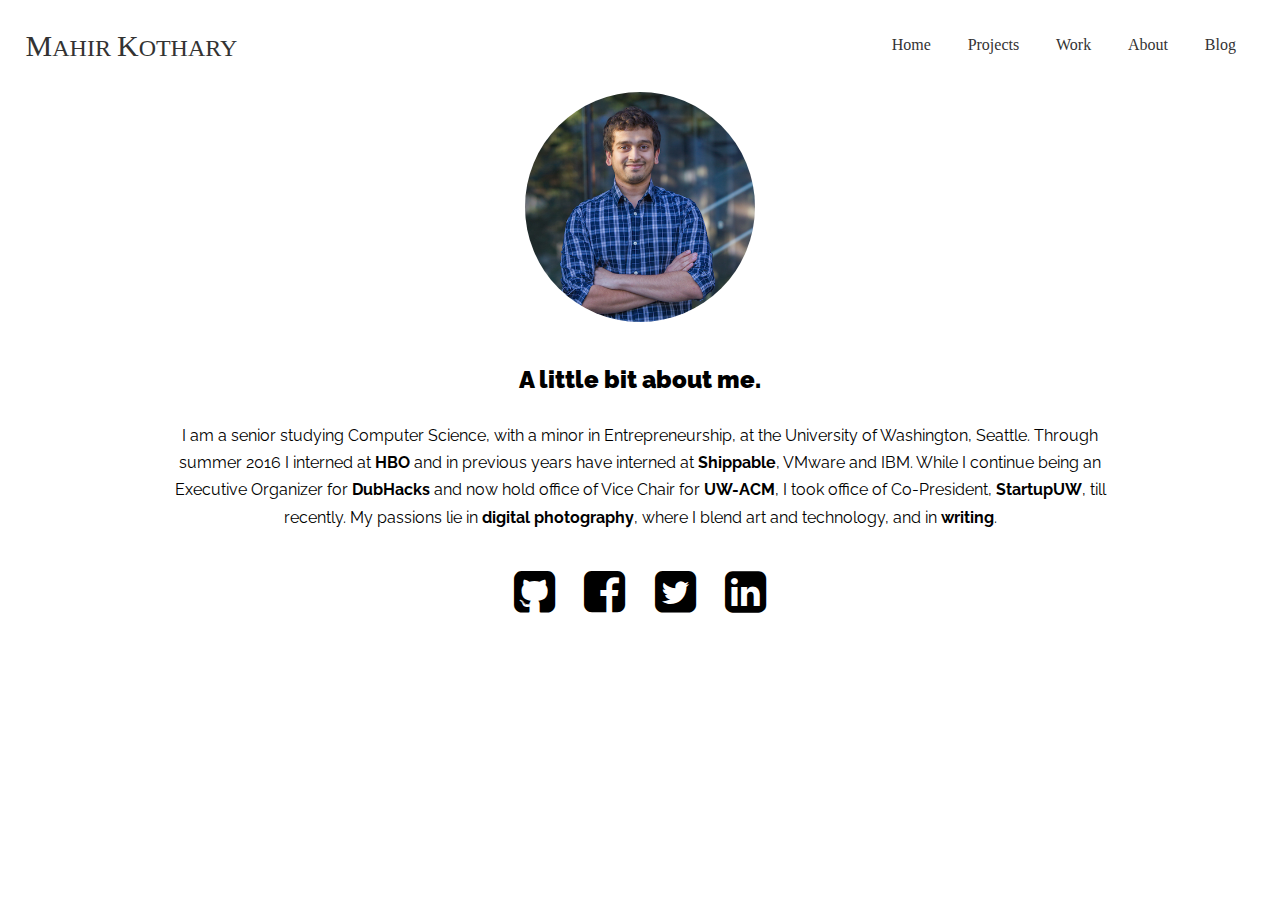
==== index.html @ c6f0646f "add writing link" ====
<!doctype html>
<html>
  <head>
    <meta charset="utf-8">
    <meta http-equiv="X-UA-Compatible" content="chrome=1">
    <title>Mahir Kothary</title>
    <link rel="stylesheet" href="stylesheets/main.css">
    <script src="https://ajax.googleapis.com/ajax/libs/jquery/1.7.1/jquery.min.js"></script>
    <link href='http://fonts.googleapis.com/css?family=Raleway' rel='stylesheet' type='text/css'>
    <link rel="icon" href="images/transparent.png">
      <link rel="stylesheet" type="text/css" href="stylesheets/font-awesome-4.2.0/css/font-awesome.css">
    <script src="javascripts/respond.js"></script>
    <!--[if lt IE 9]>
      <script src="//html5shiv.googlecode.com/svn/trunk/html5.js"></script>
    <![endif]-->
    <!--[if lt IE 8]>
    <link rel="stylesheet" href="stylesheets/ie.css">
    <![endif]-->
    <meta name="viewport" content="width=device-width, initial-scale=1, user-scalable=no">

  </head>
  <body>
      <div id="menu">
        <h1><b>M</b>AHIR <b>K</b>OTHARY</h1>
        <ul>
            <a href="/"><li>Home</li></a>
            <a href="/projects/"><li>Projects</li></a>
            <a href="/work/"><li>Work</li></a>
            <a href="/about/"><li>About</li></a>
            <a href="/blog/"><li>Blog</li></a>
        </ul>
      </div>
       <div id="topper">
          <div id="top">
            <img src="images/mahir.jpg"/>
          </div>
	        <div id="bio">
            <h2>A little bit about me.</h2>
            <p>
              I am a senior studying Computer Science, with a minor in Entrepreneurship, at the University of Washington, Seattle. Through summer 2016 I interned at <a href="http://play.hbogo.com">HBO</a> and in previous years have interned at <a href="http://shippable.com" target="_blank">Shippable</a>, VMware and IBM. While I continue being an Executive Organizer for <a href="https://dubhacks.co" target="_blank">DubHacks</a> and now hold office of Vice Chair for  <a href="https://www.cs.washington.edu/acm/" target="_blank">UW-ACM</a>, I took office of Co-President, <a href="http://startupuw.com">StartupUW</a>, till recently.
              My passions lie in <a href="/photography" target="_blank">digital photography</a>, where I blend art and technology, and in <a href="https://medium.com/mahirk" target="_blank" >writing</a>.
            </p>
          </div>

            <div id="links">
                <a href="http://github.com/mahirk" onclick="ga('send', 'event', 'social', 'click', 'Git')" target="_git"><i type="git" class="fa fa-3x fa-github-square" ></i></a>
                <a href="http://facebook.com/mahir.kothary"  onclick="ga('send', 'event', 'social', 'click', 'FB')" target="_fb"><i type="fb" class="fa fa-3x fa-facebook-square"></i></a>
                <a href="http://twitter.com/mahirk95" onclick="ga('send', 'event', 'social', 'click', 'twit')" target="_twit"><i type="twit" class="fa fa-3x fa-twitter-square"></i></a>
                <a href="http://linkedin.com/in/mahirkothary/" onclick="ga('send', 'event', 'social', 'click', 'linked')" target="_linked"><i type="linkedin" class="fa fa-3x fa-linkedin-square" onclick=""></i></a>
            </div>


       </div>

       <!--script>
  (function(i,s,o,g,r,a,m){i['GoogleAnalyticsObject']=r;i[r]=i[r]||function(){
  (i[r].q=i[r].q||[]).push(arguments)},i[r].l=1*new Date();a=s.createElement(o),
  m=s.getElementsByTagName(o)[0];a.async=1;a.src=g;m.parentNode.insertBefore(a,m)
  })(window,document,'script','//www.google-analytics.com/analytics.js','ga');

        ga('create', 'UA-49776246-1', 'auto');
        ga('send', 'pageview');
      </script-->

</script>


  </body>
</html>
---- stylesheets/main.css ----
body {
    width: 100%;
    font-family: 'Raleway', calibri;
    background: #fff;
    overflow-x:hidden;
    margin: 0;
    height:100%;
    background-color:rgba(0, 0, 0,0);
}

@media only screen and (min-width : 320px) and (max-width : 768px) {

  #menu h1 {
    display: block!important;
    text-align: center;
  }
  #menu {
    display: block!important;
  }
  #menu ul {
    width: 100%!important;
    -webkit-padding-start: 0px!important;
    justify-content: center!important;
  }

  #projectData {
    display: none!important;
  }

  #mobileData {
    display: block!important;
  }

  .companyImg {
    display: none!important;
  }

  #workDetails > p {
    width: 90%!important;
    text-align: left!important;
  }

  #workBox {
    width:90%!important;
  }
}
/*************
Top
**************/

#menu {
  margin: 1% 2%;
  display: flex;
  justify-content: space-between;
  font-family: 'Avenir Next';
}

#menu ul {
  display: inline-flex;
  list-style-type: none;
  justify-content: flex-end;
  width: 50%;
}

#menu ul a {
  margin: auto 3%;
  text-decoration: none;
  color: #333;
  border-bottom: 2px solid transparent;
  transition: all ease-in-out 0.5s;
}

#menu ul a:hover {
  border-color: #333;
}

#menu ul a:visited {
  color: #333;
}

#menu h1 {
  color: #333333;
  font-size: 24px;
  font-weight: 400;
  display: inline;
}

#menu h1 b {
  font-size: 30px;
  font-weight: 400;
}

#top {
  text-align: center;
}

#top img {
  border-radius: 50%;
  width: 18%;
}


#bio {
  text-align: center;
  margin: 3% 13%;
}

#bio h2 {
  font-weight: 900;
}

#bio p {
  line-height: 1.7;
  margin-top: 3%;
}

#bio p a {
  text-decoration: none;
  color: #000;
  border-bottom: 2px solid transparent;
  transition: all ease-in-out 0.5s;
  font-weight: bold;
}

#bio p a:hover {
  border-color: #333;
}

#links {
  text-align: center;
}

#links a {
  margin: auto 1%;
  color: #000;
}

.fa-th-large{
  font: normal normal normal 32px/1 FontAwesome!important;
}

.fa {
  transition: all ease-in-out 0.5s;
}

[type="git"]:hover{
    color: #333;
    cursor:pointer;
}

[type="fb"]:hover{
    color: #3B5999;
    cursor:pointer;
}

[type="twit"]:hover{
    color: #55ACEE;
    cursor:pointer;
}

[type="linkedin"]:hover{
    color: #4875B4;
    cursor:pointer;
}

.fa-heart{
  color: #C0392B;
  font-size: 30px;
}

/******************************
Subpages CSS
******************************/

#projectshead h1,
#workhead h1,
#abouthead h1 {
  width: 100%;
  text-align:center;
  -webkit-margin-before: 0;
  -webkit-margin-after: 0.5em;
  padding-top: 0.2em;
  font-weight: normal;
}

/******************************************
Projects
******************************************/

#projects > div {
  display: inline-block;
  margin: 3%;
}

#pjmain{
  width: 100%;
  text-align:center;
}

#mobileData {
  display: none;
}


#projectData {
  border: 2px solid #909090;
  border-radius: 4px;
  margin: 1% auto;
  width: 55%;
  height: 150px;
}

#projectData > div {
  display: inline-block;
  overflow-y: scroll;
  font-family: Avenir Next;
}

#projectImg {
  background: #EDEDED;
  width: 150px;
  border-right: 1px solid #909090;
  height: 100%;
  background-size: cover;
}

#projectDetails {
  height: 100%;
  margin-left: 2%;
  word-wrap: normal;
  width: 70%;
}

#projectDetails > tag:hover {
  font-weight: normal;
  border: 1px dashed #000;
}

#projectDetails > div {
  line-height: 1.5;
  margin-bottom: 15px;
}

#projectDetails a {
  color: #4A90E2;
  text-decoration: none;
}

#projectDetails > h3 {
  margin-top: 0.5em;
}

.block {
  margin: 3%;
  text-align:center;
  display: inline-block;
  color: #000;
  vertical-align: top;
  cursor: pointer;
}
.block img {
  height: 80%;
  -webkit-border-radius:30%;
  -moz-border-radius: 30%;
  -o-border-radius: 30%;
}


/*************************************************
Tags
*************************************************/

tag {
    display: inline-block;
    -webkit-border-radius:4px;
    -moz-border-radius: 4px;
    -o-border-radius: 4px;
    padding: 5px 8px 5px 8px;
    margin: 8px;
    color: #fff;
    width: auto;
    background-color: #333;
    border: 1px dashed #000;
}

tag:hover {
  font-weight: bold;
  padding: inherit 7px;
  border: 1px solid #000;
}

#projects tag:hover {
  font-weight: normal;
  border: 1px dashed #000;
}

#pjmain tag{
    cursor:pointer;
}

tag[data-filter = "paper"] {
    background-color: #27AE60;
}

tag[data-filter = "app"] {
    background-color: #E67E22;
}

tag[data-filter = "web"] {
    background-color: #C0392B;
}

tag[data-filter = "hardware"] {
    background-color: #3498DB;
}

tag[data-filter = "software"] {
    background-color: #DF0101;
}

tag[data-filter = "fp"] {
    background-color: #34495E;
}



/******************************************
Work
******************************************/

#workBox {
  margin: 5% auto;
  width:70%;
  background: #FFFFFF;
  border: 1px solid #909090;
  height: 450px;
  border-radius: 3px;
}

#workBox > div {
  display: inline-block;
  overflow-y: scroll;
  font-family: Avenir Next;
}

#workList {
  background: #EDEDED;
  width: 35%;
  border-right: 1px solid #909090;
  height: 100%;
}

.companyImg {
  width: 30%;
  float: right;
  margin: 3%;
}

#workDetails {
  height: 100%;
  width: 62%;
  float: right;
}

#workDetails h2 {
  display: inline-block;
}

#workList > div {
  background: #FFFFFF;
  border: 1px solid #979797;
  margin: 2%;
  width: 90%;
  border-radius: 3px;
  padding: 2%;
  cursor: pointer;
}

#workList em {
  font-weight: 300;
}

#workDetails .title {
  font-family: Avenir Next;
  font-style: italic;
  font-weight: 600;
}

#workDetails > div {
  font-family: Avenir Next;
  font-style: italic;
  font-weight: 300;
}

#workDetails > p {
  margin-right: 5%;
  width: 60%;
  text-align: justify;
}

/******************************************
Footer
******************************************/

#footer {
  width: 100%;
  background: #333;
  display: flex;
  justify-content: space-between;;
  bottom: -10px;
  padding: 2% 0;
}

#footer > div {
  margin: 0 2%;
  text-align: left;
}

#footer #links a {
  color: #fff;
}

#footer #links {
  width: 50%;
}
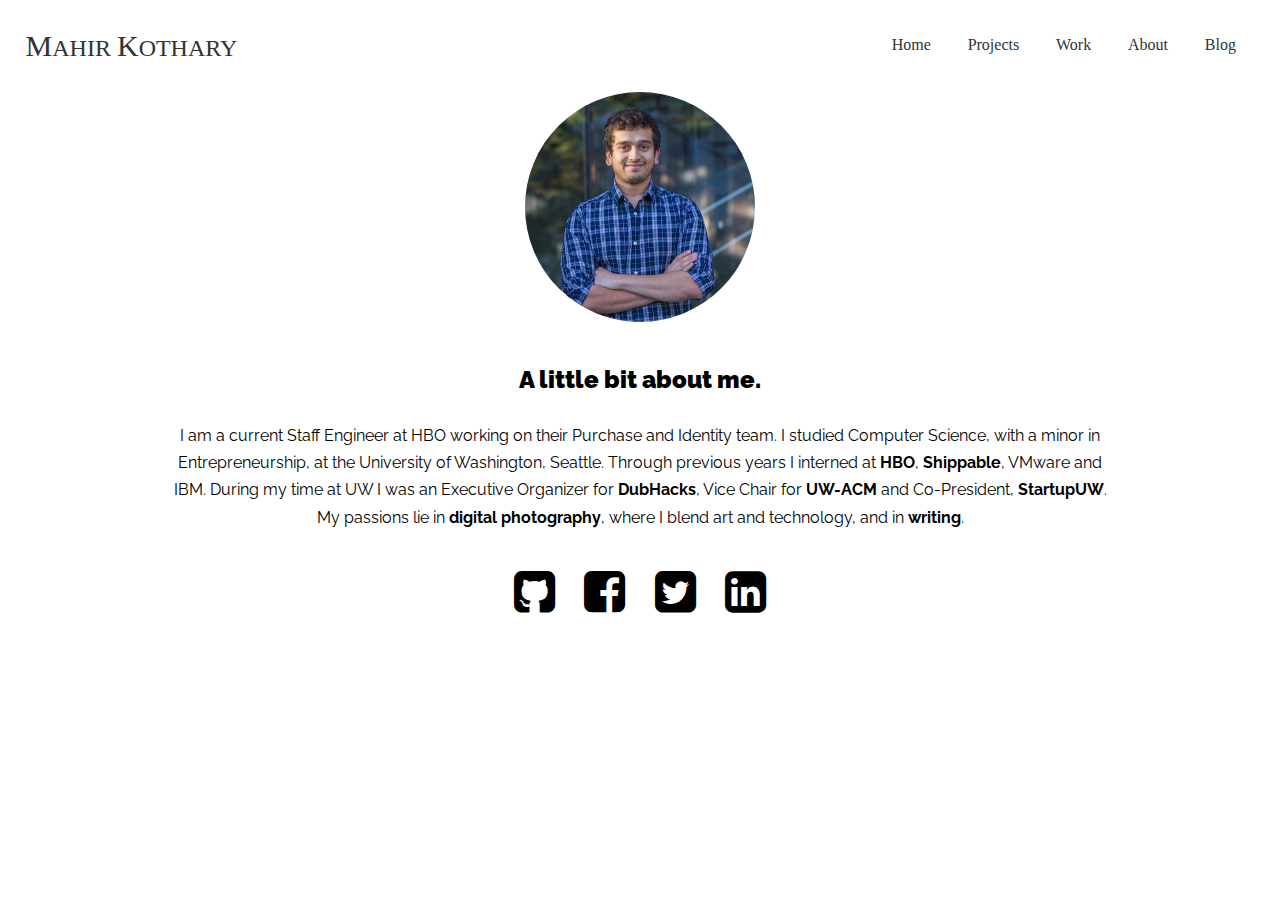
==== commit 605c7f92: "minor pdates" ====
--- a/index.html
+++ b/index.html
@@ -4,10 +4,10 @@
     <meta charset="utf-8">
     <meta http-equiv="X-UA-Compatible" content="chrome=1">
     <title>Mahir Kothary</title>
-    <link rel="stylesheet" href="stylesheets/main.css">
     <script src="https://ajax.googleapis.com/ajax/libs/jquery/1.7.1/jquery.min.js"></script>
     <link href='http://fonts.googleapis.com/css?family=Raleway' rel='stylesheet' type='text/css'>
     <link rel="icon" href="images/transparent.png">
+    <link rel="stylesheet" href="stylesheets/main.css">
       <link rel="stylesheet" type="text/css" href="stylesheets/font-awesome-4.2.0/css/font-awesome.css">
     <script src="javascripts/respond.js"></script>
     <!--[if lt IE 9]>
@@ -37,7 +37,7 @@
 	        <div id="bio">
             <h2>A little bit about me.</h2>
             <p>
-              I am a senior studying Computer Science, with a minor in Entrepreneurship, at the University of Washington, Seattle. Through summer 2016 I interned at <a href="http://play.hbogo.com">HBO</a> and in previous years have interned at <a href="http://shippable.com" target="_blank">Shippable</a>, VMware and IBM. While I continue being an Executive Organizer for <a href="https://dubhacks.co" target="_blank">DubHacks</a> and now hold office of Vice Chair for  <a href="https://www.cs.washington.edu/acm/" target="_blank">UW-ACM</a>, I took office of Co-President, <a href="http://startupuw.com">StartupUW</a>, till recently.
+              I am a current Staff Engineer at HBO working on their Purchase and Identity team. I studied Computer Science, with a minor in Entrepreneurship, at the University of Washington, Seattle. Through previous years I interned at <a href="http://play.hbogo.com">HBO</a>, <a href="http://shippable.com" target="_blank">Shippable</a>, VMware and IBM. During my time at UW I was an Executive Organizer for <a href="https://dubhacks.co" target="_blank">DubHacks</a>, Vice Chair for  <a href="https://www.cs.washington.edu/acm/" target="_blank">UW-ACM</a> and Co-President, <a href="http://startupuw.com">StartupUW</a>.
               My passions lie in <a href="/photography" target="_blank">digital photography</a>, where I blend art and technology, and in <a href="https://medium.com/mahirk" target="_blank" >writing</a>.
             </p>
           </div>
--- a/stylesheets/main.css
+++ b/stylesheets/main.css
@@ -60,6 +60,10 @@
   list-style-type: none;
   justify-content: flex-end;
   width: 50%;
+}
+
+#menu a {
+  text-decoration: none;
 }
 
 #menu ul a {
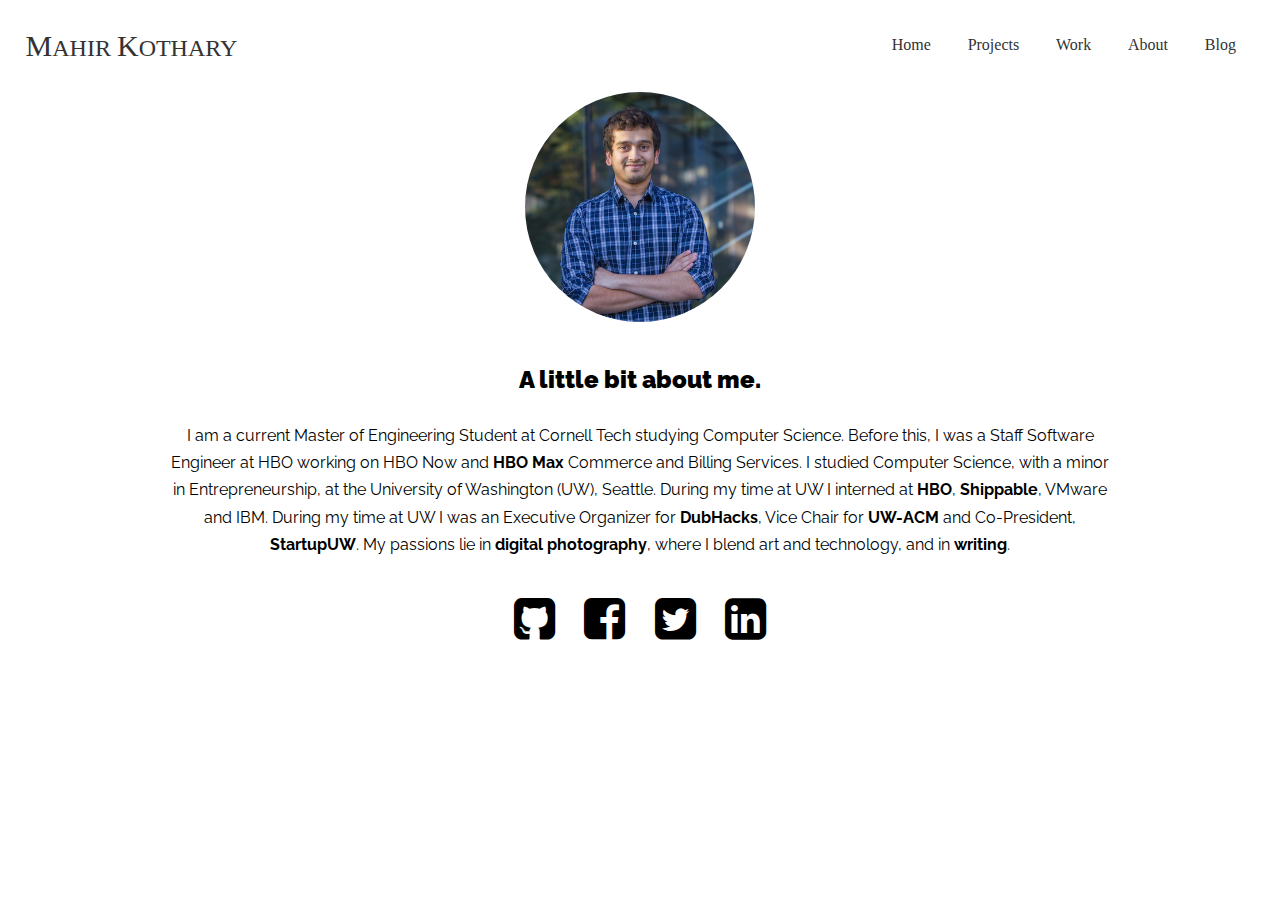
==== commit 2bfd1d08: "Update index.html" ====
--- a/index.html
+++ b/index.html
@@ -37,7 +37,7 @@
 	        <div id="bio">
             <h2>A little bit about me.</h2>
             <p>
-              I am a current Staff Engineer at HBO working on their Purchase and Identity team. I studied Computer Science, with a minor in Entrepreneurship, at the University of Washington, Seattle. Through previous years I interned at <a href="http://play.hbogo.com">HBO</a>, <a href="http://shippable.com" target="_blank">Shippable</a>, VMware and IBM. During my time at UW I was an Executive Organizer for <a href="https://dubhacks.co" target="_blank">DubHacks</a>, Vice Chair for  <a href="https://www.cs.washington.edu/acm/" target="_blank">UW-ACM</a> and Co-President, <a href="http://startupuw.com">StartupUW</a>.
+	      I am a current Master of Engineering Student at Cornell Tech studying Computer Science. Before this, I was a Staff Software Engineer at HBO working on HBO Now and <a href="https://hbomax.com" target="_blank">HBO Max</a> Commerce and Billing Services. I studied Computer Science, with a minor in Entrepreneurship, at the University of Washington (UW), Seattle. During my time at UW I interned at <a href="https://hbo.com">HBO</a>, <a href="http://shippable.com" target="_blank">Shippable</a>, VMware and IBM. During my time at UW I was an Executive Organizer for <a href="https://dubhacks.co" target="_blank">DubHacks</a>, Vice Chair for  <a href="https://www.cs.washington.edu/acm/" target="_blank">UW-ACM</a> and Co-President, <a href="https://startupuw.com">StartupUW</a>.
               My passions lie in <a href="/photography" target="_blank">digital photography</a>, where I blend art and technology, and in <a href="https://medium.com/mahirk" target="_blank" >writing</a>.
             </p>
           </div>
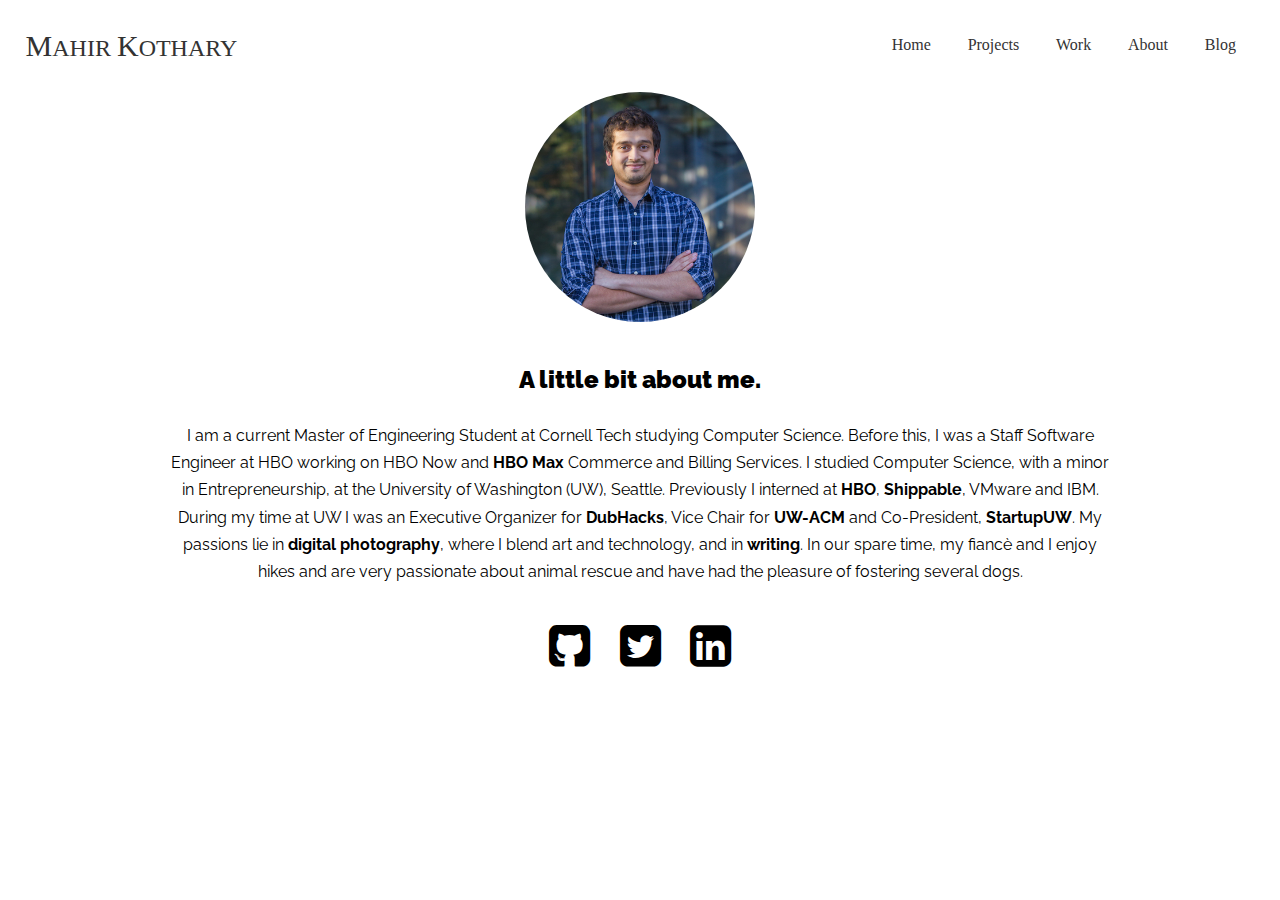
==== commit 5531b07c: "remove tracking, update pictures" ====
--- a/index.html
+++ b/index.html
@@ -4,6 +4,15 @@
     <meta charset="utf-8">
     <meta http-equiv="X-UA-Compatible" content="chrome=1">
     <title>Mahir Kothary</title>
+    <!-- Global site tag (gtag.js) - Google Analytics -->
+<script async src="https://www.googletagmanager.com/gtag/js?id=UA-215674654-1"></script>
+<script>
+  window.dataLayer = window.dataLayer || [];
+  function gtag(){dataLayer.push(arguments);}
+  gtag('js', new Date());
+
+  gtag('config', 'UA-215674654-1');
+</script>
     <script src="https://ajax.googleapis.com/ajax/libs/jquery/1.7.1/jquery.min.js"></script>
     <link href='http://fonts.googleapis.com/css?family=Raleway' rel='stylesheet' type='text/css'>
     <link rel="icon" href="images/transparent.png">
@@ -37,30 +46,19 @@
 	        <div id="bio">
             <h2>A little bit about me.</h2>
             <p>
-	      I am a current Master of Engineering Student at Cornell Tech studying Computer Science. Before this, I was a Staff Software Engineer at HBO working on HBO Now and <a href="https://hbomax.com" target="_blank">HBO Max</a> Commerce and Billing Services. I studied Computer Science, with a minor in Entrepreneurship, at the University of Washington (UW), Seattle. During my time at UW I interned at <a href="https://hbo.com">HBO</a>, <a href="http://shippable.com" target="_blank">Shippable</a>, VMware and IBM. During my time at UW I was an Executive Organizer for <a href="https://dubhacks.co" target="_blank">DubHacks</a>, Vice Chair for  <a href="https://www.cs.washington.edu/acm/" target="_blank">UW-ACM</a> and Co-President, <a href="https://startupuw.com">StartupUW</a>.
-              My passions lie in <a href="/photography" target="_blank">digital photography</a>, where I blend art and technology, and in <a href="https://medium.com/mahirk" target="_blank" >writing</a>.
+	      I am a current Master of Engineering Student at Cornell Tech studying Computer Science. Before this, I was a Staff Software Engineer at HBO working on HBO Now and <a href="https://hbomax.com" target="_blank">HBO Max</a> Commerce and Billing Services. I studied Computer Science, with a minor in Entrepreneurship, at the University of Washington (UW), Seattle. Previously I interned at <a href="https://hbo.com">HBO</a>, <a href="http://shippable.com" target="_blank">Shippable</a>, VMware and IBM. During my time at UW I was an Executive Organizer for <a href="https://dubhacks.co" target="_blank">DubHacks</a>, Vice Chair for  <a href="https://www.cs.washington.edu/acm/" target="_blank">UW-ACM</a> and Co-President, <a href="https://startupuw.com">StartupUW</a>.
+              My passions lie in <a href="/photography" target="_blank">digital photography</a>, where I blend art and technology, and in <a href="https://medium.com/mahirk" target="_blank" >writing</a>. In our spare time, my fiancè and I enjoy hikes and are very passionate about animal rescue and have had the pleasure of fostering several dogs.
             </p>
           </div>
 
             <div id="links">
-                <a href="http://github.com/mahirk" onclick="ga('send', 'event', 'social', 'click', 'Git')" target="_git"><i type="git" class="fa fa-3x fa-github-square" ></i></a>
-                <a href="http://facebook.com/mahir.kothary"  onclick="ga('send', 'event', 'social', 'click', 'FB')" target="_fb"><i type="fb" class="fa fa-3x fa-facebook-square"></i></a>
-                <a href="http://twitter.com/mahirk95" onclick="ga('send', 'event', 'social', 'click', 'twit')" target="_twit"><i type="twit" class="fa fa-3x fa-twitter-square"></i></a>
-                <a href="http://linkedin.com/in/mahirkothary/" onclick="ga('send', 'event', 'social', 'click', 'linked')" target="_linked"><i type="linkedin" class="fa fa-3x fa-linkedin-square" onclick=""></i></a>
+                <a href="http://github.com/mahirk"  target="_git"><i type="git" class="fa fa-3x fa-github-square" ></i></a>
+                <a href="http://twitter.com/mahirk95"  target="_twit"><i type="twit" class="fa fa-3x fa-twitter-square"></i></a>
+                <a href="http://linkedin.com/in/mahirkothary/"  target="_linked"><i type="linkedin" class="fa fa-3x fa-linkedin-square" onclick=""></i></a>
             </div>
 
 
        </div>
-
-       <!--script>
-  (function(i,s,o,g,r,a,m){i['GoogleAnalyticsObject']=r;i[r]=i[r]||function(){
-  (i[r].q=i[r].q||[]).push(arguments)},i[r].l=1*new Date();a=s.createElement(o),
-  m=s.getElementsByTagName(o)[0];a.async=1;a.src=g;m.parentNode.insertBefore(a,m)
-  })(window,document,'script','//www.google-analytics.com/analytics.js','ga');
-
-        ga('create', 'UA-49776246-1', 'auto');
-        ga('send', 'pageview');
-      </script-->
 
 </script>
 
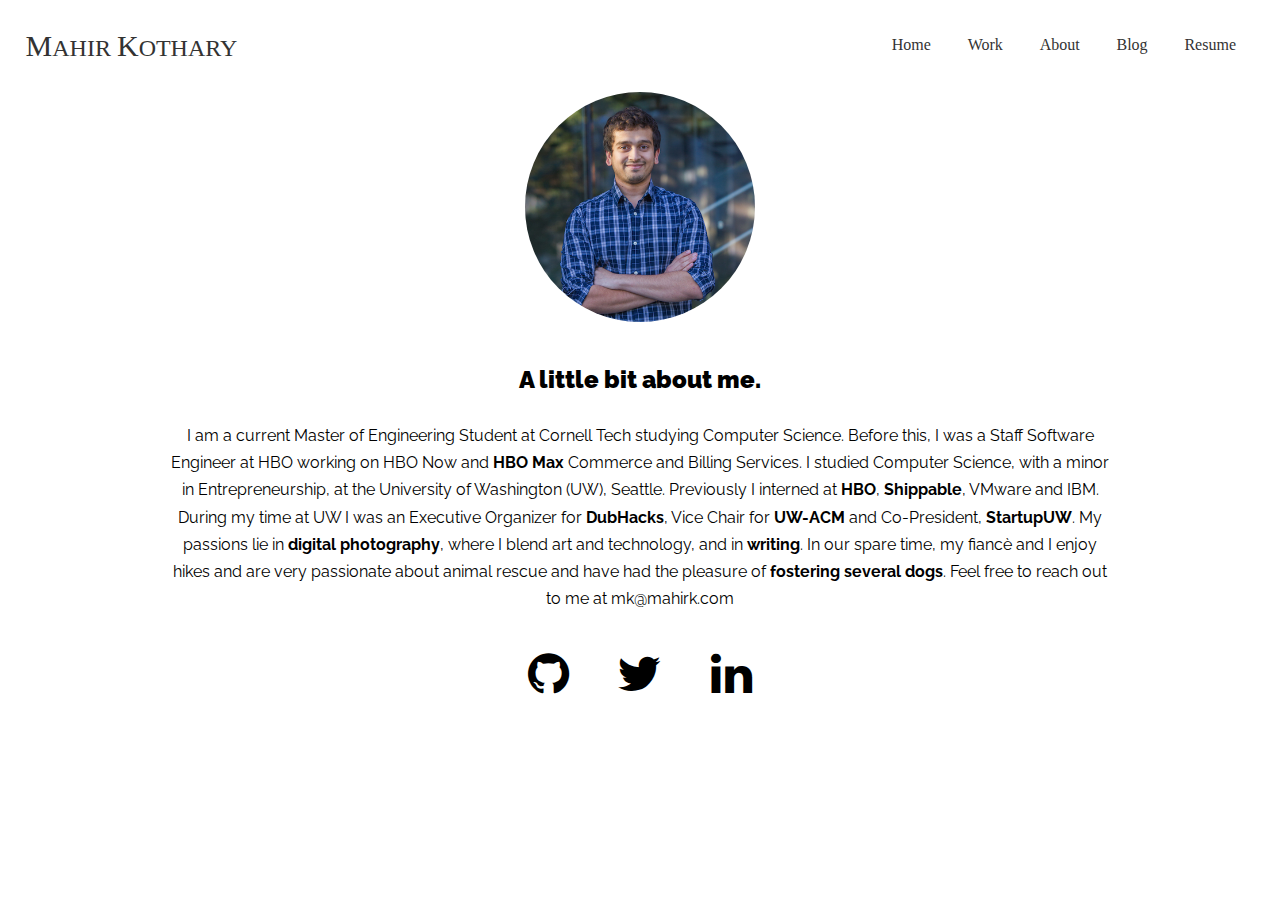
==== commit 7217606b: "major website changes" ====
--- a/index.html
+++ b/index.html
@@ -4,15 +4,6 @@
     <meta charset="utf-8">
     <meta http-equiv="X-UA-Compatible" content="chrome=1">
     <title>Mahir Kothary</title>
-    <!-- Global site tag (gtag.js) - Google Analytics -->
-<script async src="https://www.googletagmanager.com/gtag/js?id=UA-215674654-1"></script>
-<script>
-  window.dataLayer = window.dataLayer || [];
-  function gtag(){dataLayer.push(arguments);}
-  gtag('js', new Date());
-
-  gtag('config', 'UA-215674654-1');
-</script>
     <script src="https://ajax.googleapis.com/ajax/libs/jquery/1.7.1/jquery.min.js"></script>
     <link href='http://fonts.googleapis.com/css?family=Raleway' rel='stylesheet' type='text/css'>
     <link rel="icon" href="images/transparent.png">
@@ -33,10 +24,10 @@
         <h1><b>M</b>AHIR <b>K</b>OTHARY</h1>
         <ul>
             <a href="/"><li>Home</li></a>
-            <a href="/projects/"><li>Projects</li></a>
             <a href="/work/"><li>Work</li></a>
             <a href="/about/"><li>About</li></a>
-            <a href="/blog/"><li>Blog</li></a>
+            <a href="/blog/" target="_blog"><li>Blog</li></a>
+            <a href="/resume/" target="_resume"><li>Resume</li></a>
         </ul>
       </div>
        <div id="topper">
@@ -47,14 +38,14 @@
             <h2>A little bit about me.</h2>
             <p>
 	      I am a current Master of Engineering Student at Cornell Tech studying Computer Science. Before this, I was a Staff Software Engineer at HBO working on HBO Now and <a href="https://hbomax.com" target="_blank">HBO Max</a> Commerce and Billing Services. I studied Computer Science, with a minor in Entrepreneurship, at the University of Washington (UW), Seattle. Previously I interned at <a href="https://hbo.com">HBO</a>, <a href="http://shippable.com" target="_blank">Shippable</a>, VMware and IBM. During my time at UW I was an Executive Organizer for <a href="https://dubhacks.co" target="_blank">DubHacks</a>, Vice Chair for  <a href="https://www.cs.washington.edu/acm/" target="_blank">UW-ACM</a> and Co-President, <a href="https://startupuw.com">StartupUW</a>.
-              My passions lie in <a href="/photography" target="_blank">digital photography</a>, where I blend art and technology, and in <a href="https://medium.com/mahirk" target="_blank" >writing</a>. In our spare time, my fiancè and I enjoy hikes and are very passionate about animal rescue and have had the pleasure of fostering several dogs.
+              My passions lie in <a href="/photography" target="_blank">digital photography</a>, where I blend art and technology, and in <a href="https://medium.com/mahirk" target="_blank" >writing</a>. In our spare time, my fiancè and I enjoy hikes and are very passionate about animal rescue and have had the pleasure of <a href="/adventures">fostering several dogs</a>. Feel free to reach out to me at mk@mahirk.com
             </p>
           </div>
 
             <div id="links">
-                <a href="http://github.com/mahirk"  target="_git"><i type="git" class="fa fa-3x fa-github-square" ></i></a>
-                <a href="http://twitter.com/mahirk95"  target="_twit"><i type="twit" class="fa fa-3x fa-twitter-square"></i></a>
-                <a href="http://linkedin.com/in/mahirkothary/"  target="_linked"><i type="linkedin" class="fa fa-3x fa-linkedin-square" onclick=""></i></a>
+                <a href="http://github.com/mahirk"  target="_git"><i type="git" class="fa fa-3x fa-github fa-fw" ></i></a>
+                <a href="http://twitter.com/mahirk95"  target="_twit"><i type="twit" class="fa fa-3x fa-twitter fa-fw"></i></a>
+                <a href="http://linkedin.com/in/mahirkothary/"  target="_linked"><i type="linkedin" class="fa fa-3x fa-linkedin fa-fw" onclick=""></i></a>
             </div>
 
 
--- a/stylesheets/main.css
+++ b/stylesheets/main.css
@@ -137,6 +137,23 @@
 #links a {
   margin: auto 1%;
   color: #000;
+  text-decoration: none;
+}
+
+#links a:link {
+  text-decoration: none;
+}
+
+#links a:visited {
+  text-decoration: none;
+}
+
+#links a:hover {
+  text-decoration: underline;
+}
+
+#links a:active {
+  text-decoration: underline;
 }
 
 .fa-th-large{
@@ -427,3 +444,32 @@
 #footer #links {
   width: 50%;
 }
+
+/***************
+GALLERY
+****************/
+
+.gallery_container {
+    display: flex;
+    align-items: center;
+    justify-content: space-around;
+    flex-wrap: wrap;
+}
+
+div.gallery {
+    height: 50vh;
+    flex-grow: 1;
+}
+
+
+div.gallery img {
+    max-height: 100%;
+    min-width: 100%;
+    vertical-align: bottom;
+    object-fit: cover;
+}
+
+div.desc {
+  padding: 15px;
+  text-align: center;
+}
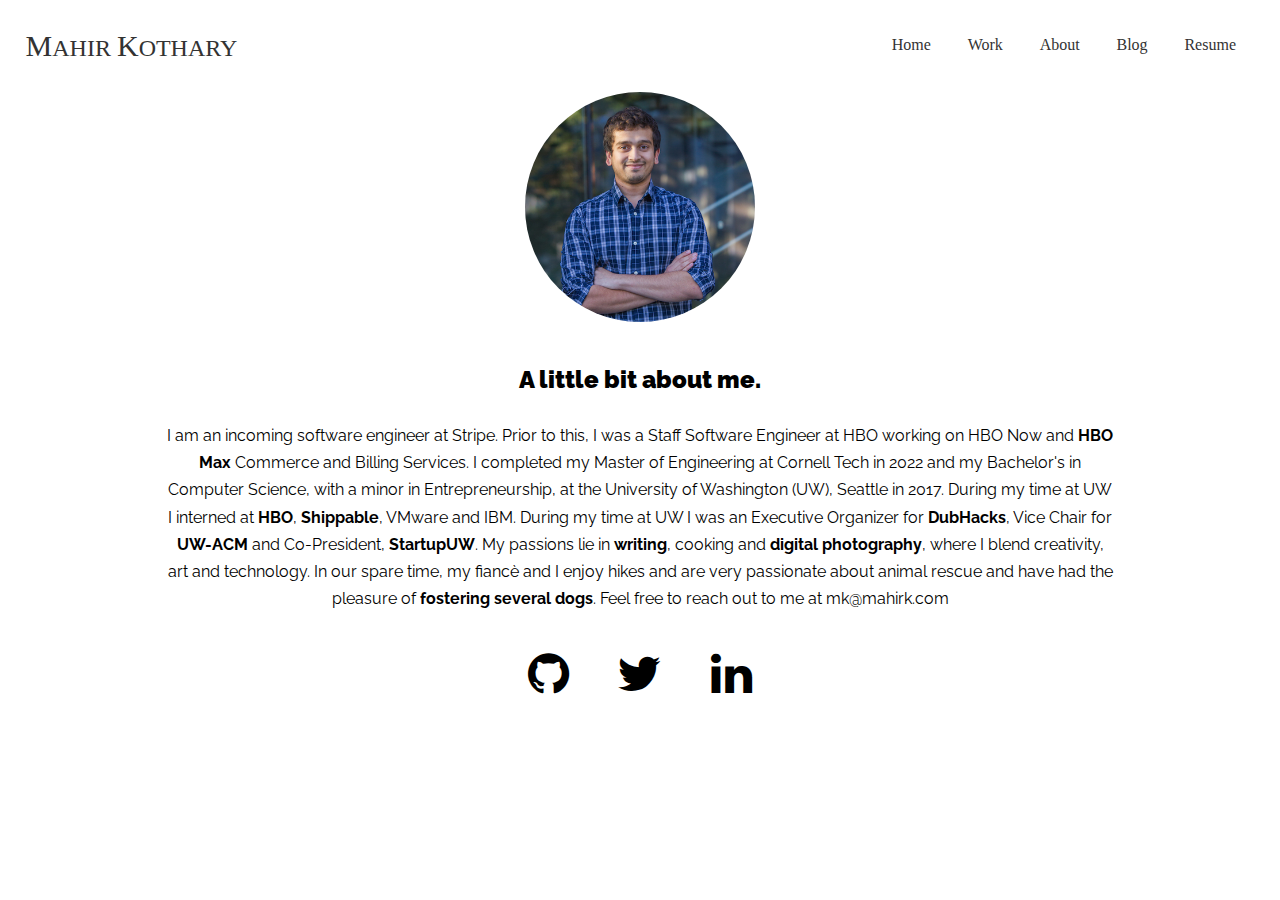
==== commit fb0d64ec: "update website for latest developments" ====
--- a/index.html
+++ b/index.html
@@ -37,8 +37,9 @@
 	        <div id="bio">
             <h2>A little bit about me.</h2>
             <p>
-	      I am a current Master of Engineering Student at Cornell Tech studying Computer Science. Before this, I was a Staff Software Engineer at HBO working on HBO Now and <a href="https://hbomax.com" target="_blank">HBO Max</a> Commerce and Billing Services. I studied Computer Science, with a minor in Entrepreneurship, at the University of Washington (UW), Seattle. Previously I interned at <a href="https://hbo.com">HBO</a>, <a href="http://shippable.com" target="_blank">Shippable</a>, VMware and IBM. During my time at UW I was an Executive Organizer for <a href="https://dubhacks.co" target="_blank">DubHacks</a>, Vice Chair for  <a href="https://www.cs.washington.edu/acm/" target="_blank">UW-ACM</a> and Co-President, <a href="https://startupuw.com">StartupUW</a>.
-              My passions lie in <a href="/photography" target="_blank">digital photography</a>, where I blend art and technology, and in <a href="https://medium.com/mahirk" target="_blank" >writing</a>. In our spare time, my fiancè and I enjoy hikes and are very passionate about animal rescue and have had the pleasure of <a href="/adventures">fostering several dogs</a>. Feel free to reach out to me at mk@mahirk.com
+            I am an incoming software engineer at Stripe. Prior to this, I was a Staff Software Engineer at HBO working on HBO Now and <a href="https://hbomax.com" target="_blank">HBO Max</a> Commerce and Billing Services. I completed my Master of Engineering at Cornell Tech in 2022 and my Bachelor's in Computer Science, with a minor in Entrepreneurship, at the University of Washington (UW), Seattle in 2017.
+            During my time at UW I interned at <a href="https://hbo.com">HBO</a>, <a href="http://shippable.com" target="_blank">Shippable</a>, VMware and IBM. During my time at UW I was an Executive Organizer for <a href="https://dubhacks.co" target="_blank">DubHacks</a>, Vice Chair for  <a href="https://www.cs.washington.edu/acm/" target="_blank">UW-ACM</a> and Co-President, <a href="https://startupuw.com">StartupUW</a>.
+            My passions lie in <a href="https://medium.com/mahirk" target="_blank" >writing</a>, cooking and <a href="/photography" target="_blank">digital photography</a>, where I blend creativity, art and technology. In our spare time, my fiancè and I enjoy hikes and are very passionate about animal rescue and have had the pleasure of <a href="/adventures">fostering several dogs</a>. Feel free to reach out to me at mk@mahirk.com
             </p>
           </div>
 
